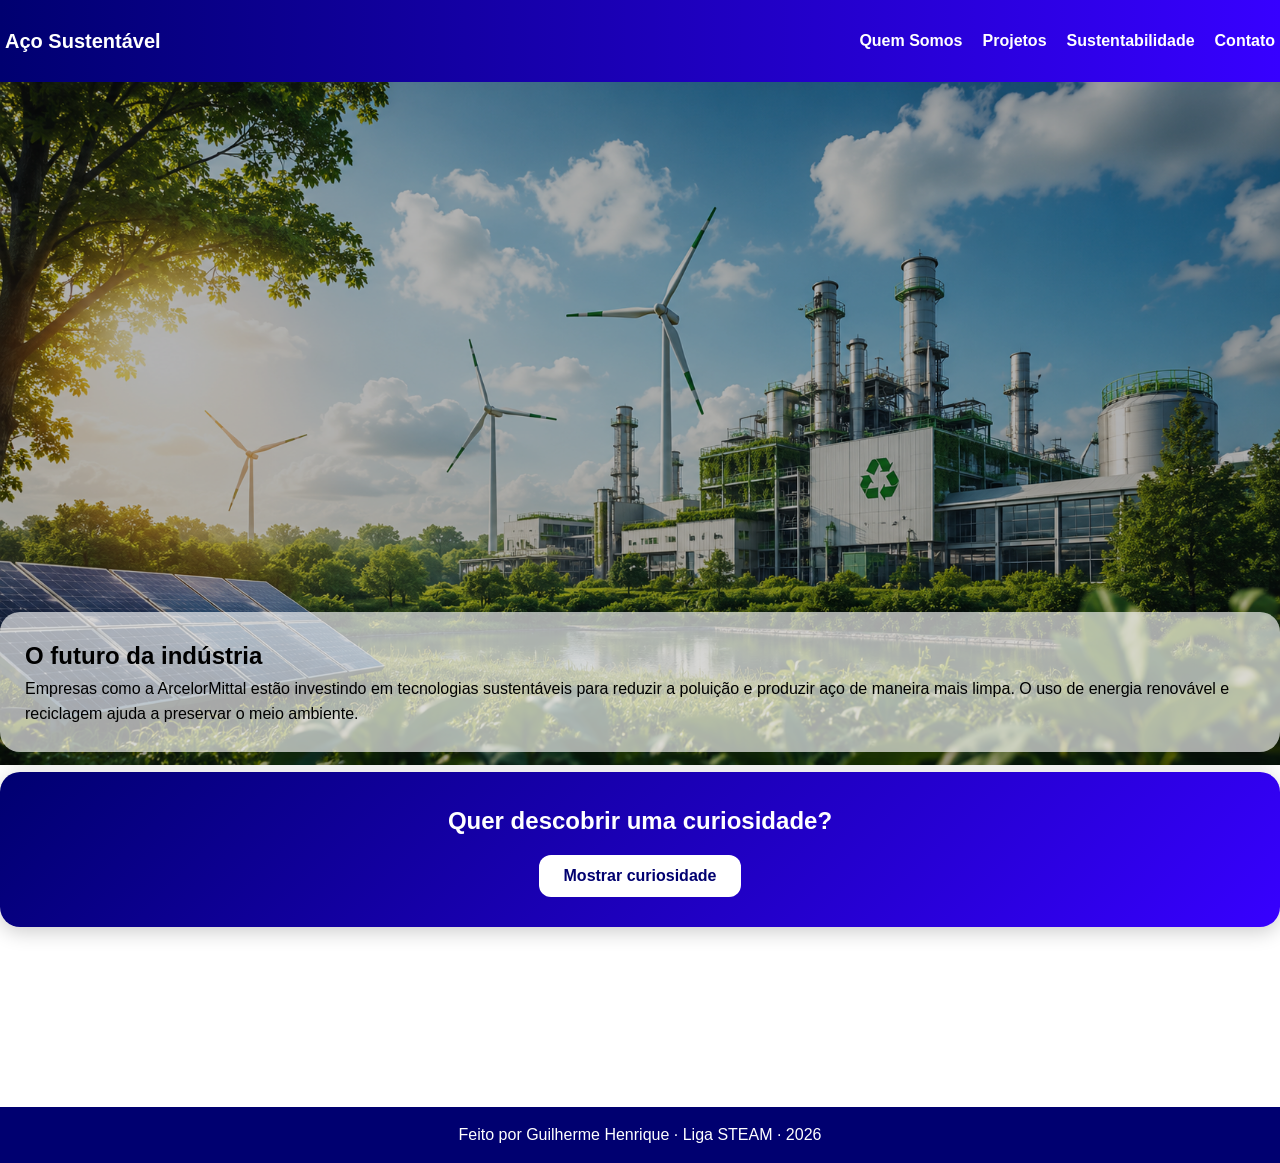
==== projetointegrador2.html @ a7e05cd8 "Add files via upload" ====
<!DOCTYPE html>
<html lang="pt-BR">
<head>
  <meta charset="UTF-8">
  <meta name="viewport" content="width=device-width, initial-scale=1.0">

  <!-- ========================================================
       NÍVEL 2 — PÁGINA INTERATIVA
       Liga STEAM / ArcelorMittal
       ========================================================
       Esta é a vara. Você pesca.

       O QUE FAZER:
       1. Estruture a página (HTML)
       2. Estilize (CSS)
       3. Faça a página REAGIR ao usuário (JavaScript)

       Sugestões do que pode ser a interação:
       - Botão que mostra/esconde uma curiosidade
       - Contador de visitantes
       - Quiz com 3 perguntas que conta acertos
       - Botão que troca o tema (claro/escuro)
       - Botão que troca a frase principal aleatoriamente
       ======================================================== -->

  <title>Aço Sustentável</title>
  <link rel="stylesheet" href="style2.css">

</head>
<body>

  <header>
    <h1>Aço Sustentável</h1>
   <nav>
    <a href="#">Quem Somos</a>
    <a href="#">Projetos</a>
    <a href="#">Sustentabilidade</a>
    <a href="#">Contato</a>
  </nav>
  </header>

  <main>
    <img src="imagem2.png" alt="Sustentabilidade na indústria">
    <section>
        <h2>O futuro da indústria</h2>
        <p>Empresas como a ArcelorMittal estão investindo em tecnologias sustentáveis
    para reduzir a poluição e produzir aço de maneira mais limpa.
    O uso de energia renovável e reciclagem ajuda a preservar o meio ambiente.
        </p>
     </section>

    <!-- ========================================================
         BLOCO INTERATIVO — o coração do seu projeto
         ======================================================== -->
    <section class="interativo">

      <h2>Quer descobrir uma curiosidade?</h2>

      <button id="botao-acao">
        Mostrar curiosidade
      </button>

      <!-- O bloco que vai aparecer/sumir/atualizar quando o botão for clicado.
           Começa escondido (classe "escondido"). -->
      <div id="resposta" class="escondido">
        O aço sustentável ajuda a reduzir a poluição e pode ser reciclado várias vezes sem perder qualidade.
      </div>

    </section>

  </main>

  <footer>
    <p>Feito por Guilherme Henrique · Liga STEAM · 2026</p>
  </footer>

  <!-- ========================================================
       JAVASCRIPT — onde a página ganha vida
       ======================================================== -->
  <script>
    // PASSO 1: encontrar o botão na página
    const botao = document.getElementById('botao-acao');

    // PASSO 2: encontrar o bloco que vai aparecer/sumir
    const resposta = document.getElementById('resposta');

    // PASSO 3: dizer pro botão "quando alguém clicar em você, faça isso"
    botao.addEventListener('click', function() {
      // TODO: o que deve acontecer quando o botão for clicado?
      //
      // Exemplo (mostrar/esconder o bloco resposta):
      //   resposta.classList.toggle('escondido');
      //
      // Exemplo (contador):
      //   contador = contador + 1;
      //   resposta.textContent = 'Você clicou ' + contador + ' vezes!';
      //
      // Sua vez:

    });

  </script>

</body>
</html>
---- style2.css ----
* { margin: 0; padding: 0; box-sizing: border-box; }
    body { font-family: Arial, sans-serif; line-height: 1.6; }

    /* ===== ESTILIZE LIVREMENTE A PARTIR DAQUI ===== */

    header {
   background: linear-gradient(90deg, rgb(0, 0, 112), rgb(55, 0, 255));
   color: white;
   padding: 25px 5px;
   justify-content: space-between;
   display: flex;
   align-items: center;
   }

    header h1 {
   font-size: 20px;
   }

    nav {
   display: flex;
   gap: 20px;
   }

    nav a {
   color: white;
   text-decoration: none;
   font-weight: bold;
}

    main {
        max-width: 100%;
        margin: auto;
    }

    .interativo {
        color: white;
        background: linear-gradient(135deg, rgb(0, 0, 112), rgb(55, 0, 255));
        padding: 30px;
        border-radius: 20px;
        text-align: center;
        margin-top: 20px;
    }

    button {
        background-color: white;
        color: rgb(0, 0, 112);
        padding: 12px 25px;
        border: none;
        border-radius: 12px;
        cursor: pointer;
        font-size: 16px;
        font-weight: bold;
        margin-top: 15px;
    }

    button:hover {
  transform: scale(1.05);
    }

    .escondido {
      display: none;
    }

    section {
        background-color: rgba(240, 240, 240, 0.685);
        padding: 25px;
        border-radius: 20px;
        margin-bottom: 20px;
        box-shadow: 0px 5px 20px rgba(0,0,0,0.2);
        position: relative;
        top: -160px;
    }
    
    img {
       width: 100%;
       height: 100%;
       object-fit: cover;
       filter: brightness(70%);
    }

    footer {
        background-color: rgb(0, 0, 112);
        color: white;
        padding: 15px;
        text-align: center;
        margin-top: 20px;
    }
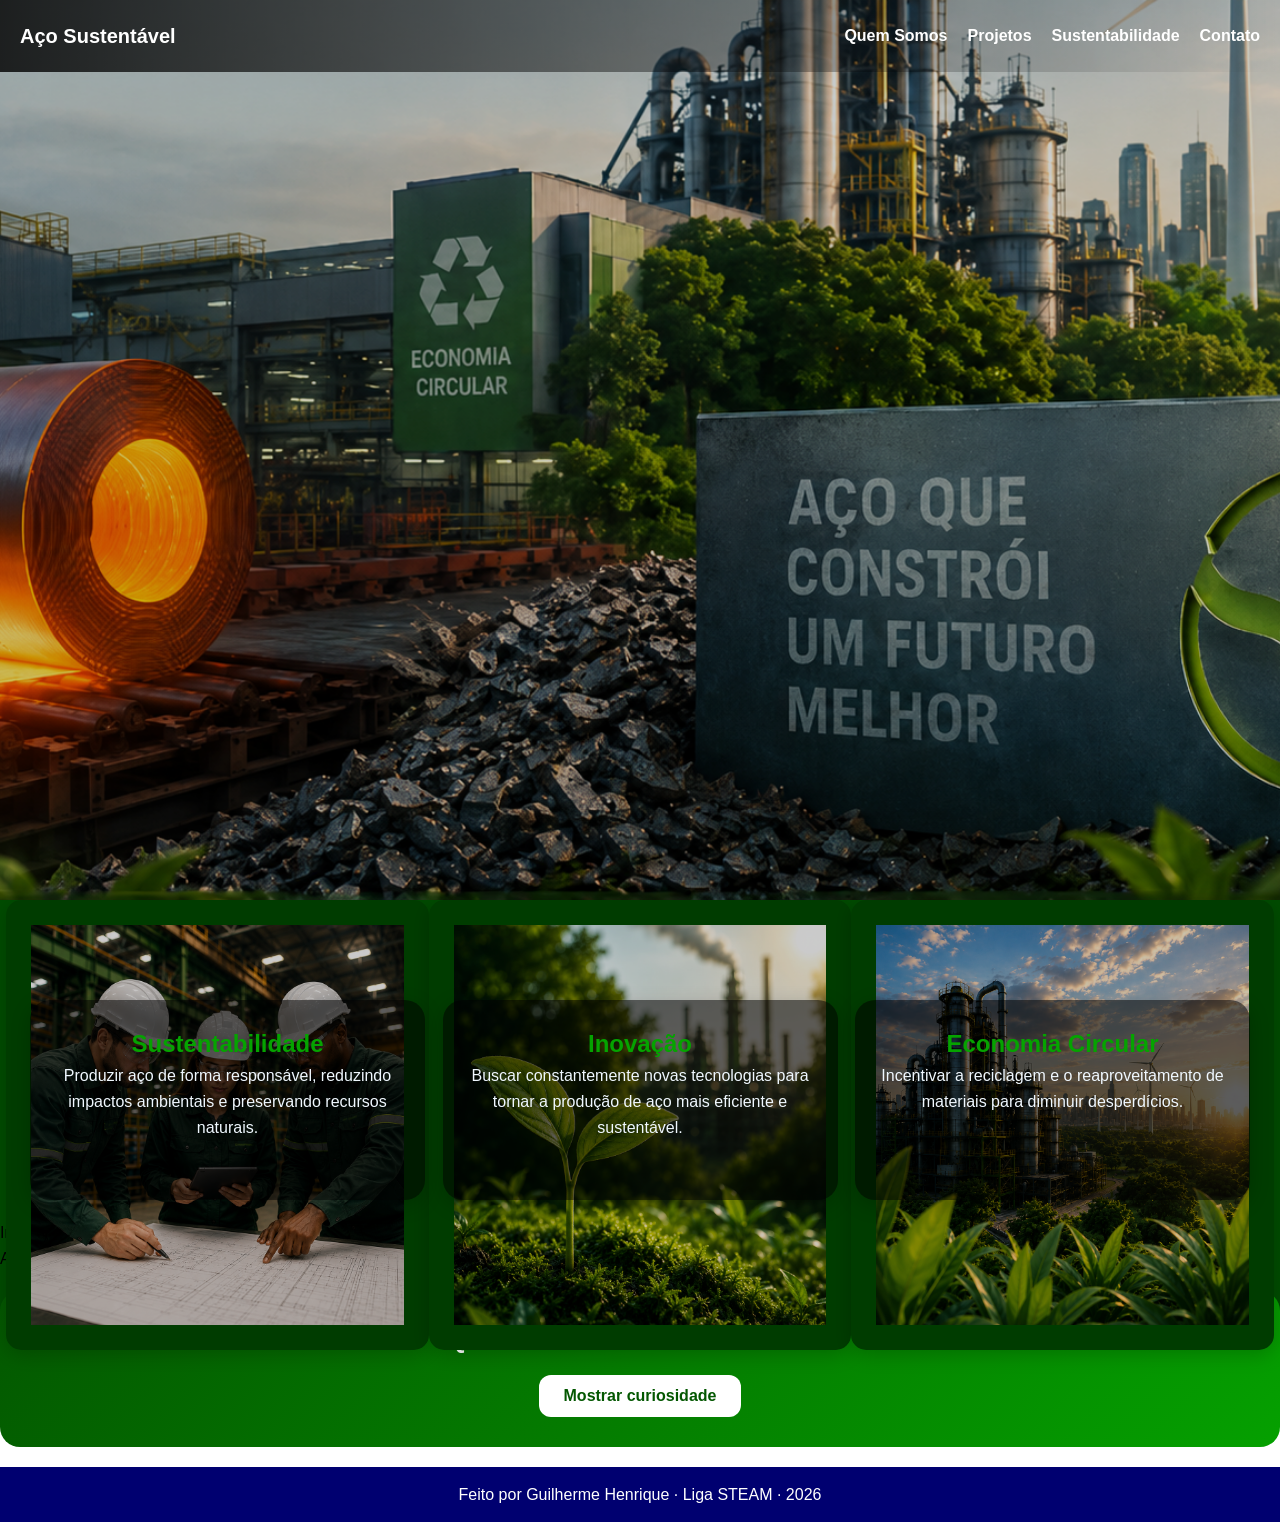
==== commit d7ab2a29: "Add files via upload" ====
--- a/projetointegrador2.html
+++ b/projetointegrador2.html
@@ -40,14 +40,40 @@
   </header>
 
   <main>
-    <img src="imagem2.png" alt="Sustentabilidade na indústria">
-    <section>
-        <h2>O futuro da indústria</h2>
-        <p>Empresas como a ArcelorMittal estão investindo em tecnologias sustentáveis
-    para reduzir a poluição e produzir aço de maneira mais limpa.
-    O uso de energia renovável e reciclagem ajuda a preservar o meio ambiente.
-        </p>
+    <img src="imagem3.png" alt="Sustentabilidade na indústria">
+     
+    <div class="galeria">
+     <img src="imagemquemsomos1.png" class="imgquemsomos">
+     <img src="imagemquemsomos2.png" class="imgquemsomos">
+     <img src="imagemquemsomos3.png" class="imgquemsomos">
+    </div>
+
+     <section class="quemsomos">
+      <h1>Sustentabilidade</h1>
+      <p>
+    Produzir aço de forma responsável, reduzindo impactos ambientais e preservando recursos naturais.
+     </p>
      </section>
+     
+     <section class="quemsomos2">
+      <h1>Inovação</h1>
+      <p>
+        Buscar constantemente novas tecnologias para tornar a produção de aço mais eficiente e sustentável.
+      </p>
+     </section>
+
+     <section class="quemsomos3">
+      <h1>Economia Circular</h1>
+      <p>Incentivar a reciclagem e o reaproveitamento de materiais para diminuir desperdícios.
+      </p>
+     </section>
+      <p>
+    Inspirados em empresas como a ArcelorMittal, buscamos apresentar soluções modernas
+    que unem inovação, responsabilidade ambiental e desenvolvimento industrial.
+    Acreditamos que pequenas mudanças podem gerar grandes resultados, ajudando a preservar
+    os recursos naturais e melhorar a qualidade de vida das próximas gerações.
+     </p>
+    
 
     <!-- ========================================================
          BLOCO INTERATIVO — o coração do seu projeto
@@ -67,7 +93,7 @@
       </div>
 
     </section>
-
+    
   </main>
 
   <footer>
--- a/style2.css
+++ b/style2.css
@@ -4,12 +4,18 @@
     /* ===== ESTILIZE LIVREMENTE A PARTIR DAQUI ===== */
 
     header {
-   background: linear-gradient(90deg, rgb(0, 0, 112), rgb(55, 0, 255));
-   color: white;
-   padding: 25px 5px;
-   justify-content: space-between;
-   display: flex;
-   align-items: center;
+      background: linear-gradient(90deg, rgba(0, 0, 0, 0.815), rgba(0,0,0,0));
+      color: white;
+      padding: 20px;
+      display: flex;
+      justify-content: space-between;
+      align-items: center;
+      position: absolute;
+      width: 100%;
+      top: 0;
+      left: 0;
+      z-index: 2;
+
    }
 
     header h1 {
@@ -25,7 +31,11 @@
    color: white;
    text-decoration: none;
    font-weight: bold;
+   cursor: pointer;
 }
+    nav a:hover {
+  transform: scale(1.07);
+    }
 
     main {
         max-width: 100%;
@@ -34,7 +44,7 @@
 
     .interativo {
         color: white;
-        background: linear-gradient(135deg, rgb(0, 0, 112), rgb(55, 0, 255));
+        background: linear-gradient(135deg, rgb(3, 87, 0), rgb(5, 160, 0));
         padding: 30px;
         border-radius: 20px;
         text-align: center;
@@ -43,7 +53,7 @@
 
     button {
         background-color: white;
-        color: rgb(0, 0, 112);
+        color:  rgb(3, 87, 0);
         padding: 12px 25px;
         border: none;
         border-radius: 12px;
@@ -61,21 +71,117 @@
       display: none;
     }
 
-    section {
-        background-color: rgba(240, 240, 240, 0.685);
+
+    .quemsomos {
+        background-color: rgba(0, 0, 0, 0.541);
         padding: 25px;
         border-radius: 20px;
         margin-bottom: 20px;
         box-shadow: 0px 5px 20px rgba(0,0,0,0.2);
         position: relative;
-        top: -160px;
+        margin-top: -350px;
+        font-size: 16px;
+        width: 395px;
+        height: 200px;
+        left:30px;
+    }
+
+    .quemsomos:hover {
+        transform: scale(1.05);
     }
     
+    .quemsomos2 {
+        background-color: rgba(0, 0, 0, 0.541);
+        padding: 25px;
+        border-radius: 20px;
+        margin-bottom: 20px;
+        box-shadow: 0px 5px 20px rgba(0,0,0,0.2);
+        position: relative;
+        margin-top: -220px;
+        font-size: 16px;
+        width: 395px;
+        height: 200px;
+        margin-left: auto;
+        margin-right: auto;
+    }
+
+    .quemsomos2:hover {
+        transform: scale(1.05);
+    }
+
+    .quemsomos3 {
+        background-color: rgba(0, 0, 0, 0.541);
+        padding: 25px;
+        border-radius: 20px;
+        margin-bottom: 20px;
+        box-shadow: 0px 5px 20px rgba(0,0,0,0.2);
+        position: relative;
+        margin-top: -220px;
+        font-size: 16px;
+        width: 395px;
+        height: 200px;
+        margin-left: auto;
+        margin-right: 30px;
+    }
+
+    .quemsomos3:hover {
+        transform: scale(1.05);
+    }
+
+    .quemsomos h1 {
+        text-align: center;
+        color:rgb(5, 163, 0)
+    }
+    
+    .quemsomos p {
+        text-align: center;
+        color: aliceblue;
+    }
+
+    .quemsomos2 h1 {
+        text-align: center;
+        color:rgb(5, 163, 0)
+    }
+
+    .quemsomos2 p {
+        text-align: center;
+        color: aliceblue;
+    }
+
+     .quemsomos3 h1 {
+        text-align: center;
+        color:rgb(5, 163, 0)
+    }
+
+      .quemsomos3 p {
+        text-align: center;
+        color:aliceblue;
+    }
+
     img {
-       width: 100%;
-       height: 100%;
+       width: 100vw;
+       height: 100vh;
        object-fit: cover;
-       filter: brightness(70%);
+       filter: brightness(80%);
+       display:block;
+       padding:0px;
+    }
+
+    .galeria {
+       object-fit: cover;
+       display: flex;
+       justify-content: center;
+       align-items: center;
+       background-color: rgb(0, 75, 0);
+    }
+    
+    .imgquemsomos {
+       width: 33%;
+       height: 450px;
+       object-fit: cover;
+       border: 25px solid rgb(0, 75, 0);
+       border-radius: 15px;
+       box-shadow: 0px 5px 20px rgba(0,0,0,0.2);
     }
 
     footer {
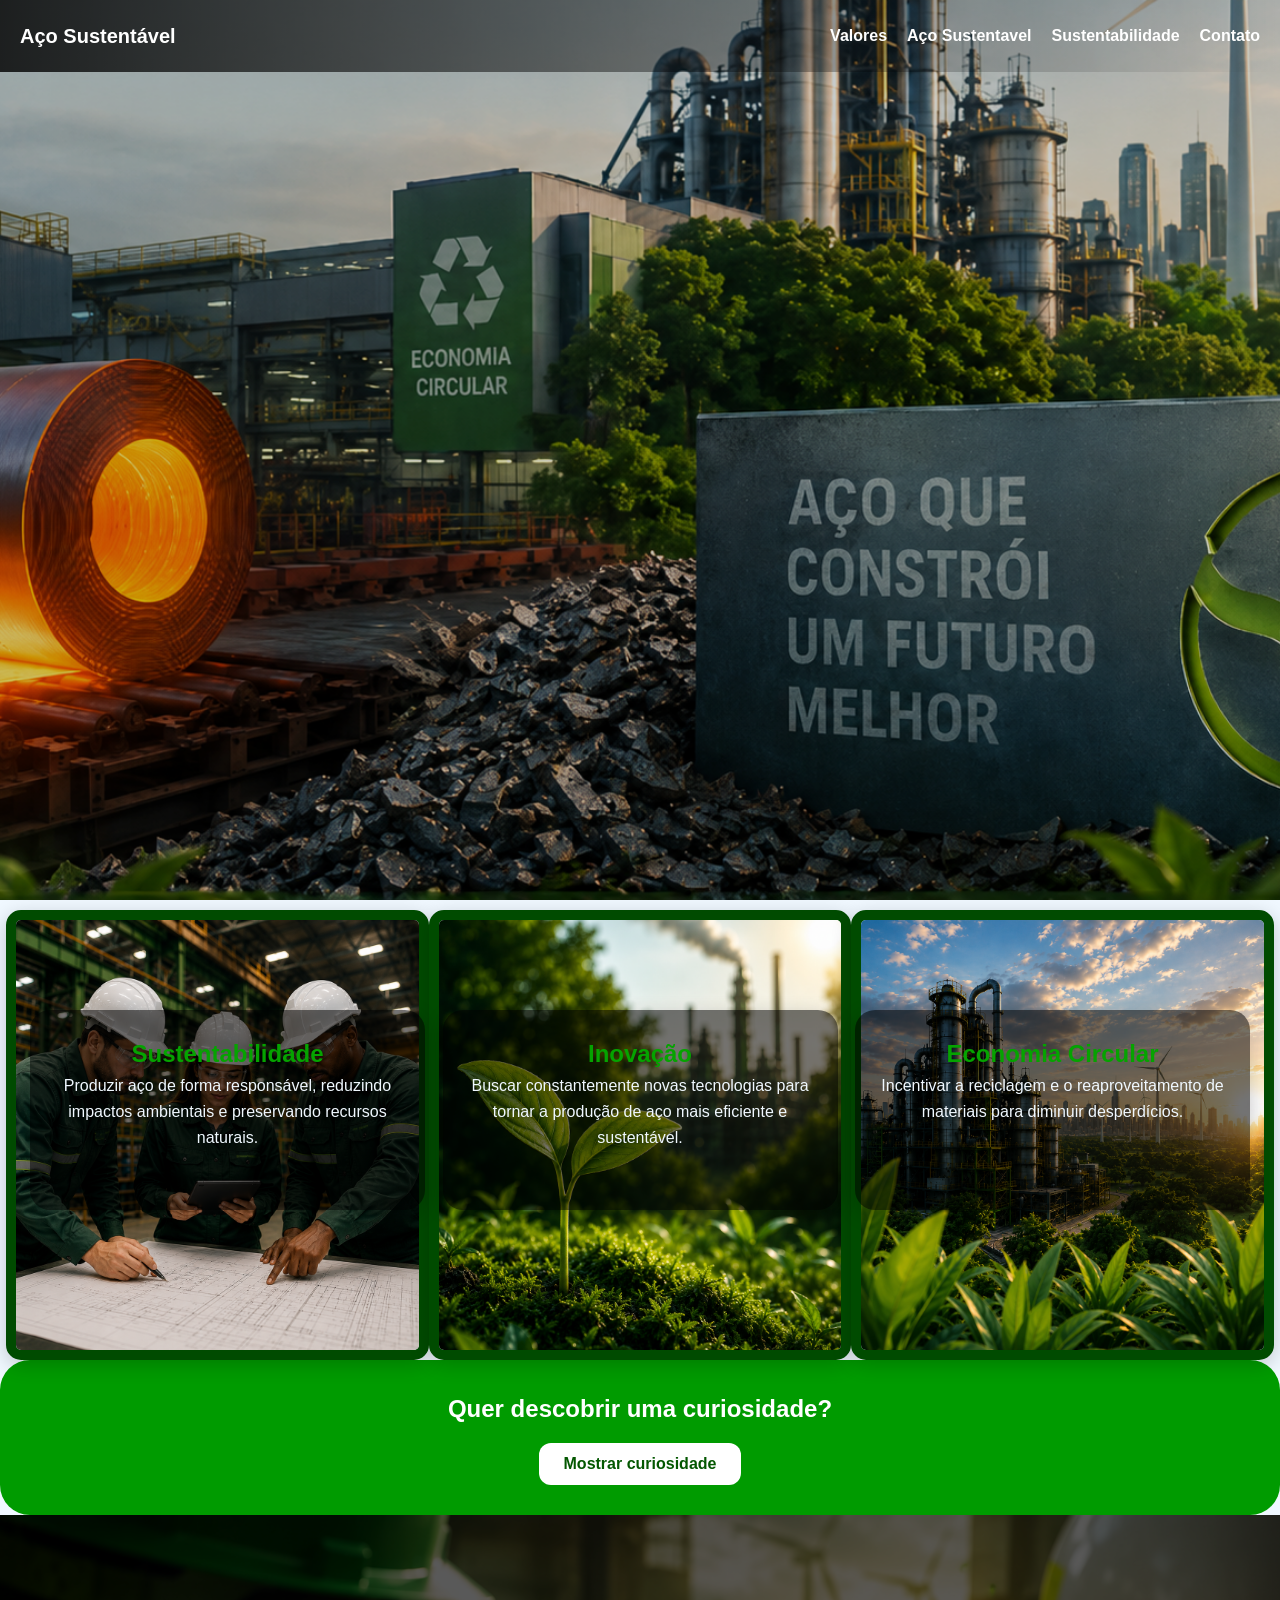
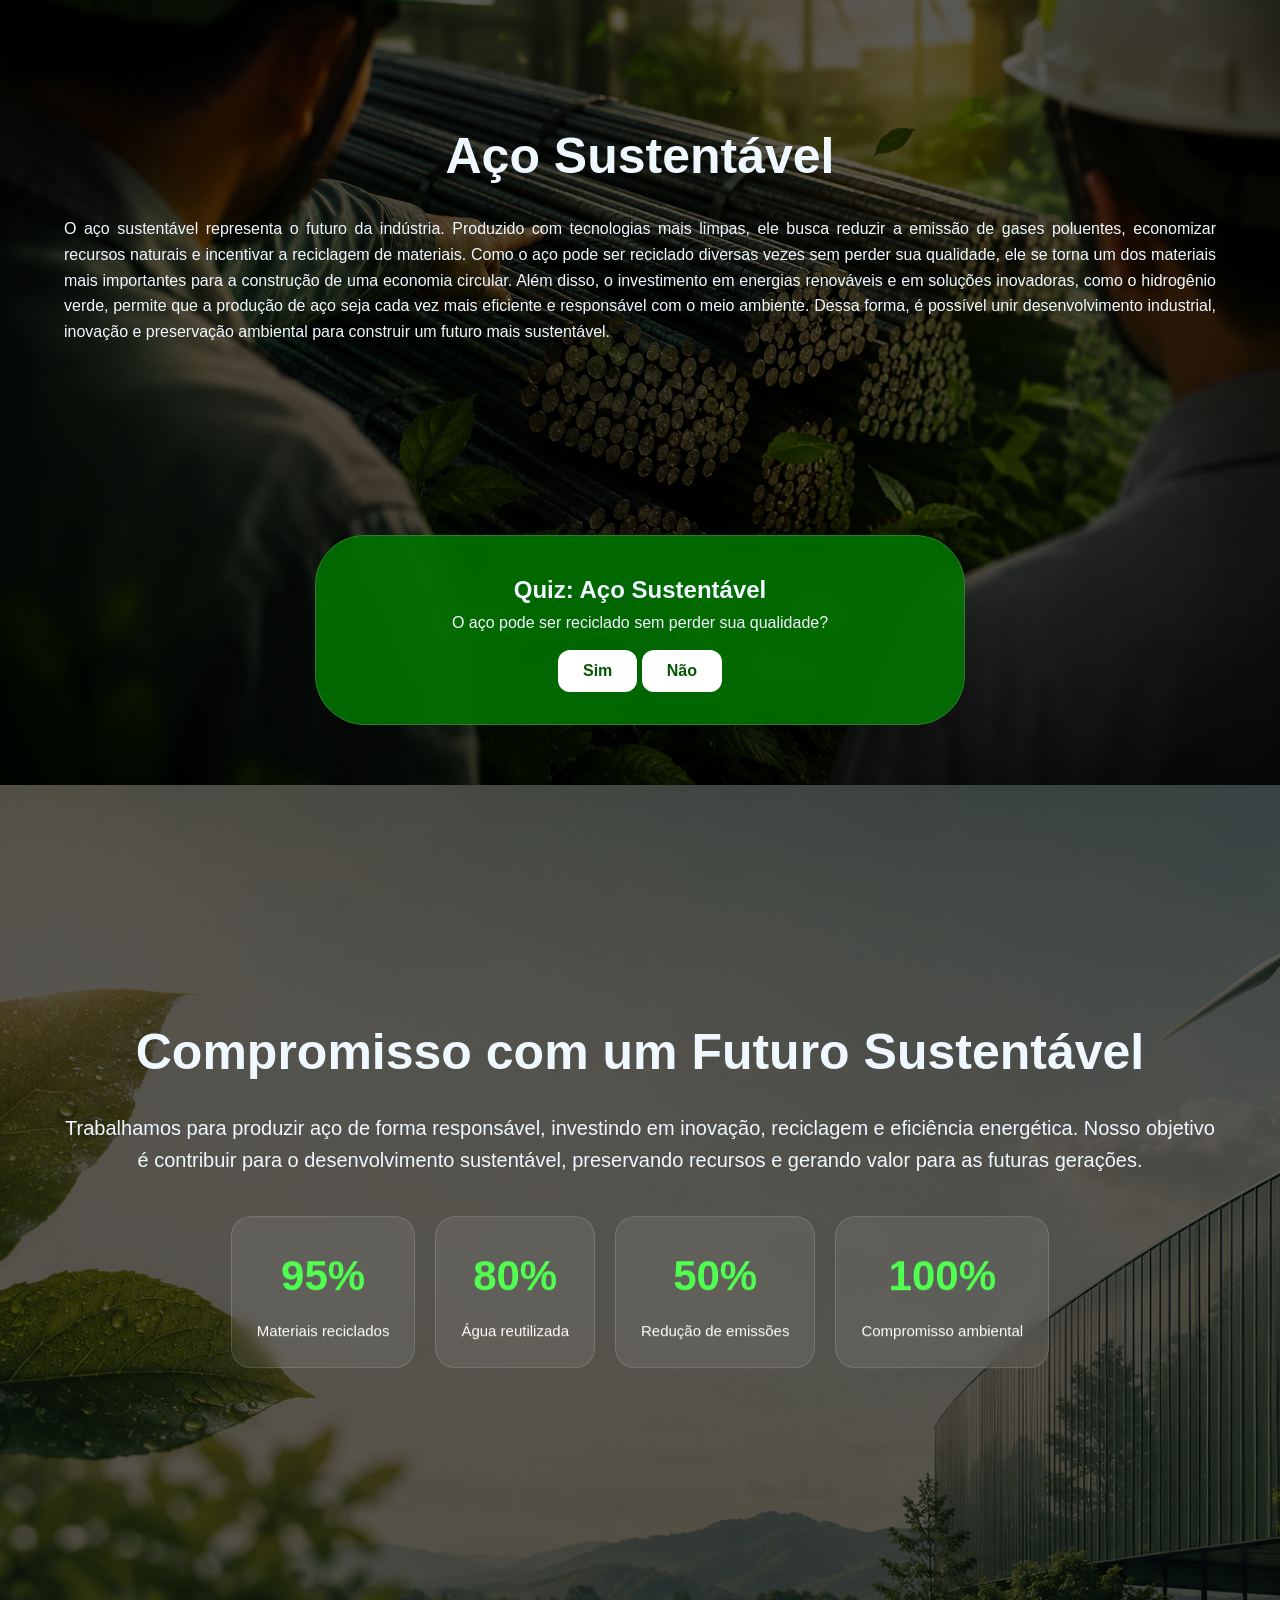
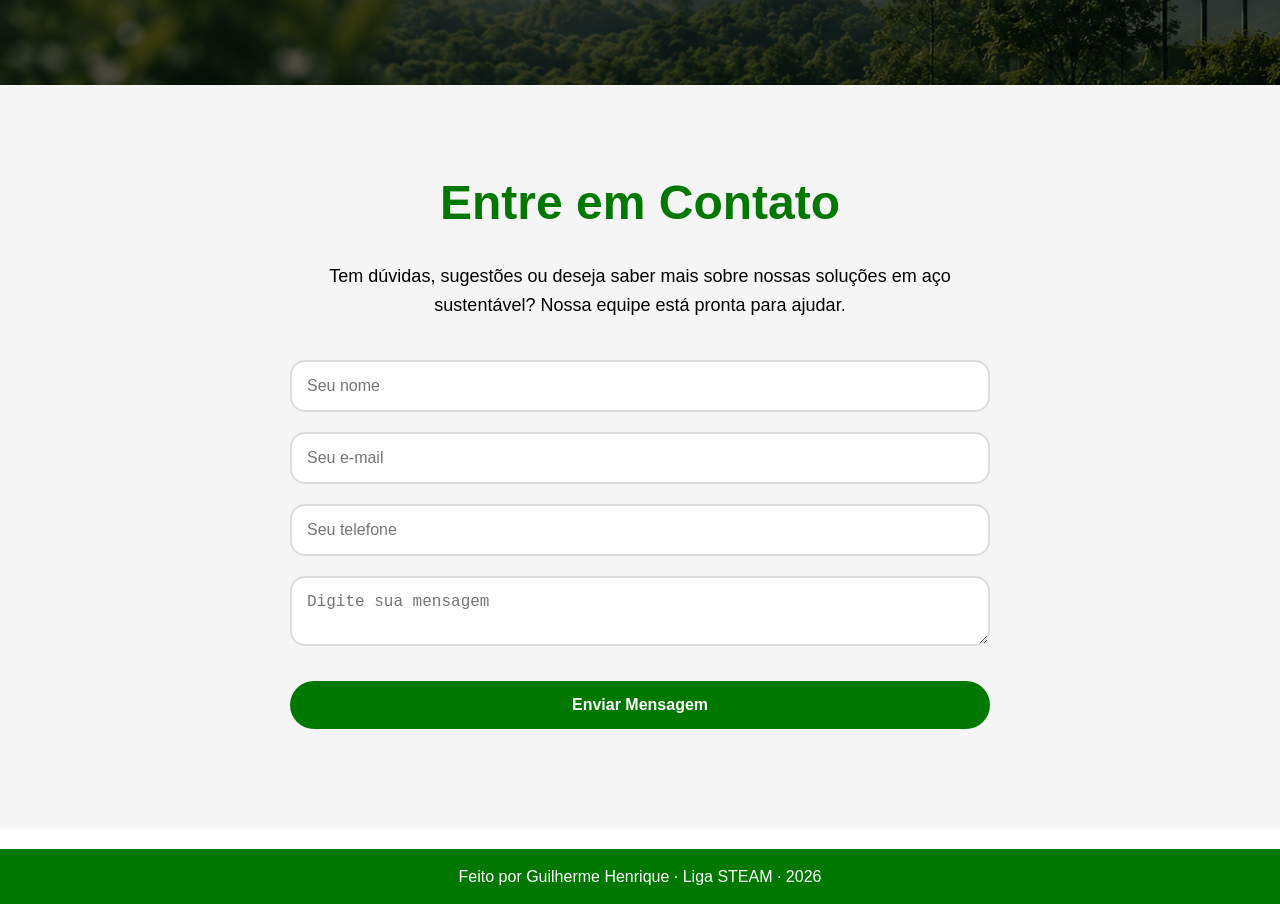
==== commit ad3ada1d: "Add files via upload" ====
--- a/projetointegrador2.html
+++ b/projetointegrador2.html
@@ -31,18 +31,20 @@
 
   <header>
     <h1>Aço Sustentável</h1>
+
    <nav>
-    <a href="#">Quem Somos</a>
-    <a href="#">Projetos</a>
-    <a href="#">Sustentabilidade</a>
-    <a href="#">Contato</a>
-  </nav>
+    <a href="#quemsomos">Valores</a>
+    <a href="#aco">Aço Sustentavel</a>
+    <a href="#sustentabilidade">Sustentabilidade</a>
+    <a href="#contato">Contato</a>
+   </nav>
+
   </header>
 
   <main>
-    <img src="imagem3.png" alt="Sustentabilidade na indústria">
-     
-    <div class="galeria">
+    <img class="banner" src="imagem3.png" alt="Sustentabilidade na indústria">
+
+    <div id="quemsomos" class="galeria">
      <img src="imagemquemsomos1.png" class="imgquemsomos">
      <img src="imagemquemsomos2.png" class="imgquemsomos">
      <img src="imagemquemsomos3.png" class="imgquemsomos">
@@ -67,17 +69,7 @@
       <p>Incentivar a reciclagem e o reaproveitamento de materiais para diminuir desperdícios.
       </p>
      </section>
-      <p>
-    Inspirados em empresas como a ArcelorMittal, buscamos apresentar soluções modernas
-    que unem inovação, responsabilidade ambiental e desenvolvimento industrial.
-    Acreditamos que pequenas mudanças podem gerar grandes resultados, ajudando a preservar
-    os recursos naturais e melhorar a qualidade de vida das próximas gerações.
-     </p>
-    
 
-    <!-- ========================================================
-         BLOCO INTERATIVO — o coração do seu projeto
-         ======================================================== -->
     <section class="interativo">
 
       <h2>Quer descobrir uma curiosidade?</h2>
@@ -85,47 +77,98 @@
       <button id="botao-acao">
         Mostrar curiosidade
       </button>
-
-      <!-- O bloco que vai aparecer/sumir/atualizar quando o botão for clicado.
-           Começa escondido (classe "escondido"). -->
+      
       <div id="resposta" class="escondido">
         O aço sustentável ajuda a reduzir a poluição e pode ser reciclado várias vezes sem perder qualidade.
       </div>
 
     </section>
+
+    <section id="aco" class="aco">
+       <img class="imgaco" src="imagemacosustentavel.png" alt="Aço Sustentavel">
+       <div class="textoaco">
+        <h1><strong>Aço Sustentável</strong></h1>
+        <p>
+           O aço sustentável representa o futuro da indústria. Produzido com tecnologias mais limpas, ele busca reduzir a emissão de gases poluentes, economizar recursos naturais e incentivar a reciclagem de materiais. Como o aço pode ser reciclado diversas vezes sem perder sua qualidade, ele se torna um dos materiais mais importantes para a construção de uma economia circular.
+           Além disso, o investimento em energias renováveis e em soluções inovadoras, como o hidrogênio verde, permite que a produção de aço seja cada vez mais eficiente e responsável com o meio ambiente. Dessa forma, é possível unir desenvolvimento industrial, inovação e preservação ambiental para construir um futuro mais sustentável.
+        </p>
+    </div>
+    </section>
     
+    <section class="quiz">
+
+      <h2>Quiz: Aço Sustentável</h2>
+
+       <p>O aço pode ser reciclado sem perder sua qualidade?</p>
+       <button id="sim">Sim</button>
+       <button id="nao">Não</button>
+       <div id="resultadoQuiz"></div>
+    </section>
+
+    <section id="sustentabilidade" class="sustentabilidade">
+      <img class="imgbanner" src="imgbanner.png" alt="Banner Sustentabilidade">
+      <div class="textosus">
+      <h1>Compromisso com um Futuro Sustentável</h1>
+      <p>Trabalhamos para produzir aço de forma responsável, investindo em inovação, reciclagem e eficiência energética. Nosso objetivo é contribuir para o desenvolvimento sustentável, preservando recursos e gerando valor para as futuras gerações.</p>
+
+            <div class="dados">
+
+    <div class="dado">
+        <h3>95%</h3>
+        <p>Materiais reciclados</p>
+    </div>
+
+    <div class="dado">
+        <h3>80%</h3>
+        <p>Água reutilizada</p>
+    </div>
+
+    <div class="dado">
+        <h3>50%</h3>
+        <p>Redução de emissões</p>
+    </div>
+
+    <div class="dado">
+        <h3>100%</h3>
+        <p>Compromisso ambiental</p>
+          </div>
+      </div> 
+    </section>
+
+    <section id="contato" class="contato">
+
+    <h1>Entre em Contato</h1>
+
+    <p>
+        Tem dúvidas, sugestões ou deseja saber mais sobre nossas soluções em aço sustentável?
+        Nossa equipe está pronta para ajudar.
+    </p>
+
+    <form id="formContato">
+
+        <input type="text" placeholder="Seu nome" required>
+
+        <input type="email" placeholder="Seu e-mail" required>
+
+        <input type="tel" placeholder="Seu telefone">
+
+        <textarea placeholder="Digite sua mensagem"></textarea>
+
+        <button type="submit">
+            Enviar Mensagem
+        </button>
+
+        <div id="mensagemContato"></div>
+
+    </form>
+
+    </section>
   </main>
 
   <footer>
     <p>Feito por Guilherme Henrique · Liga STEAM · 2026</p>
   </footer>
 
-  <!-- ========================================================
-       JAVASCRIPT — onde a página ganha vida
-       ======================================================== -->
-  <script>
-    // PASSO 1: encontrar o botão na página
-    const botao = document.getElementById('botao-acao');
-
-    // PASSO 2: encontrar o bloco que vai aparecer/sumir
-    const resposta = document.getElementById('resposta');
-
-    // PASSO 3: dizer pro botão "quando alguém clicar em você, faça isso"
-    botao.addEventListener('click', function() {
-      // TODO: o que deve acontecer quando o botão for clicado?
-      //
-      // Exemplo (mostrar/esconder o bloco resposta):
-      //   resposta.classList.toggle('escondido');
-      //
-      // Exemplo (contador):
-      //   contador = contador + 1;
-      //   resposta.textContent = 'Você clicou ' + contador + ' vezes!';
-      //
-      // Sua vez:
-
-    });
-
-  </script>
-
+<script src="projetointegrador.js"></script>
 </body>
 </html>
--- a/style2.css
+++ b/style2.css
@@ -38,17 +38,21 @@
     }
 
     main {
+        background-color: aliceblue;
         max-width: 100%;
         margin: auto;
     }
 
     .interativo {
         color: white;
-        background: linear-gradient(135deg, rgb(3, 87, 0), rgb(5, 160, 0));
+        background: rgb(0, 155, 0);
+        border-radius: 30px;
         padding: 30px;
-        border-radius: 20px;
-        text-align: center;
-        margin-top: 20px;
+        font-size: 16px;
+        text-align: center;
+        margin-top: 150px;
+        width: auto;
+        height: auto;
     }
 
     button {
@@ -69,6 +73,22 @@
 
     .escondido {
       display: none;
+    }
+
+    .quiz {
+        color: aliceblue;
+    text-align: center;
+    position: relative;
+    background: rgba(0, 120, 0, 0.85);
+    backdrop-filter: blur(15px);
+    max-width: 650px;
+    max-height: 190px;
+    padding: 35px;
+    transform: translateY(-150px);
+    border-radius: 50px;
+    margin: -130px auto 50px auto;
+    border: 1px solid rgba(255,255,255,0.15);
+    box-shadow: 0 20px 50px rgba(0,0,0,0.3);
     }
 
 
@@ -158,7 +178,110 @@
         color:aliceblue;
     }
 
-    img {
+    .aco {
+    position: relative;
+    }
+
+.sustentabilidade {
+    position: relative;
+    margin-top: -140px;
+}
+
+.imgbanner {
+    width: 100%;
+    height: 100vh;
+    object-fit: cover;
+    display: block;
+}
+
+.textosus {
+    color: aliceblue;
+    position: absolute;
+    top: 45%;
+    left: 50%;
+    transform: translate(-50%, -50%);
+    text-align: center;
+    width: 90%;
+}
+
+.textosus h1 {
+    font-size: 50px;
+    margin-bottom: 20px;
+}
+
+.textosus p {
+    font-size: 20px;
+}
+
+.dados {
+    justify-content: center;
+    display: flex;
+    gap: 20px;
+    margin-top: 40px;
+    flex-wrap: wrap;
+}
+
+.dado {
+    max-width: auto;
+    padding: 25px;
+    background: rgba(255,255,255,0.08);
+    border: 1px solid rgba(255,255,255,0.15);
+    border-radius: 20px;
+    backdrop-filter: blur(8px);
+    text-align: center;
+    transition: all 0.3s ease;
+}
+
+.dado:hover {
+    transform: translateY(-8px);
+    box-shadow: 0 15px 30px rgba(0,0,0,0.3);
+}
+
+.dado h3 {
+    font-size: 42px;
+    color: rgb(80, 255, 80);
+    margin-bottom: 10px;
+}
+
+.dado p {
+    font-size: 15px;
+    color: white;
+    line-height: 1.5;
+}
+
+    .imgaco {
+       width: 100vw;
+       height: 100vh;
+       object-fit: cover;
+       filter: brightness(35%);
+       display:block;
+       padding:0px;
+    }
+
+    .textoaco {
+    color: aliceblue;
+    position: absolute;
+    top: 35%;
+    left: 50%;
+    transform: translate(-50%, -50%);
+    text-align: center;
+    width: 90%;
+    }
+
+    .textoaco h1 {
+        font-size: 50px;
+        text-align: center;
+        margin-bottom: 20px;
+        color:aliceblue;
+    }
+
+    .textoaco p {
+    font-size: 16px;
+    text-align: justify;
+    color: aliceblue;
+    }
+
+    .banner {
        width: 100vw;
        height: 100vh;
        object-fit: cover;
@@ -172,20 +295,83 @@
        display: flex;
        justify-content: center;
        align-items: center;
-       background-color: rgb(0, 75, 0);
+       background-color: aliceblue;
+       margin-top: -40px;
     }
     
     .imgquemsomos {
        width: 33%;
        height: 450px;
        object-fit: cover;
-       border: 25px solid rgb(0, 75, 0);
+       border: 10px solid rgb(0, 75, 0);
        border-radius: 15px;
        box-shadow: 0px 5px 20px rgba(0,0,0,0.2);
-    }
+       margin-top: 50px;
+    }
+
+    .imgbanner {
+       width: 100vw;
+       height: 100vh;
+       object-fit: cover;
+       filter: brightness(35%);
+       display:block;
+       padding:0px;
+    }
+
+    .contato {
+    padding: 80px 20px;
+    background: #f5f5f5;
+    text-align: center;
+}
+
+.contato h1 {
+    font-size: 48px;
+    color: rgb(0, 120, 0);
+    margin-bottom: 20px;
+}
+
+.contato p {
+    max-width: 700px;
+    margin: 0 auto 40px auto;
+    font-size: 18px;
+}
+
+.contato form {
+    max-width: 700px;
+    margin: auto;
+    display: flex;
+    flex-direction: column;
+    gap: 20px;
+}
+
+.contato input,
+.contato textarea {
+    padding: 15px;
+    border: 2px solid rgb(220,220,220);
+    border-radius: 15px;
+    background: white;
+    color: #333;
+    font-size: 16px;
+}
+
+.contato button {
+
+    background: rgb(0, 120, 0);
+    color: white;
+    padding: 15px;
+    border: none;
+    border-radius: 30px;
+    font-weight: bold;
+    cursor: pointer;
+}
+
+
+.contato button:hover {
+    transform: scale(1.05);
+}
 
     footer {
-        background-color: rgb(0, 0, 112);
+        background-color: rgb(0, 120, 0);
         color: white;
         padding: 15px;
         text-align: center;
